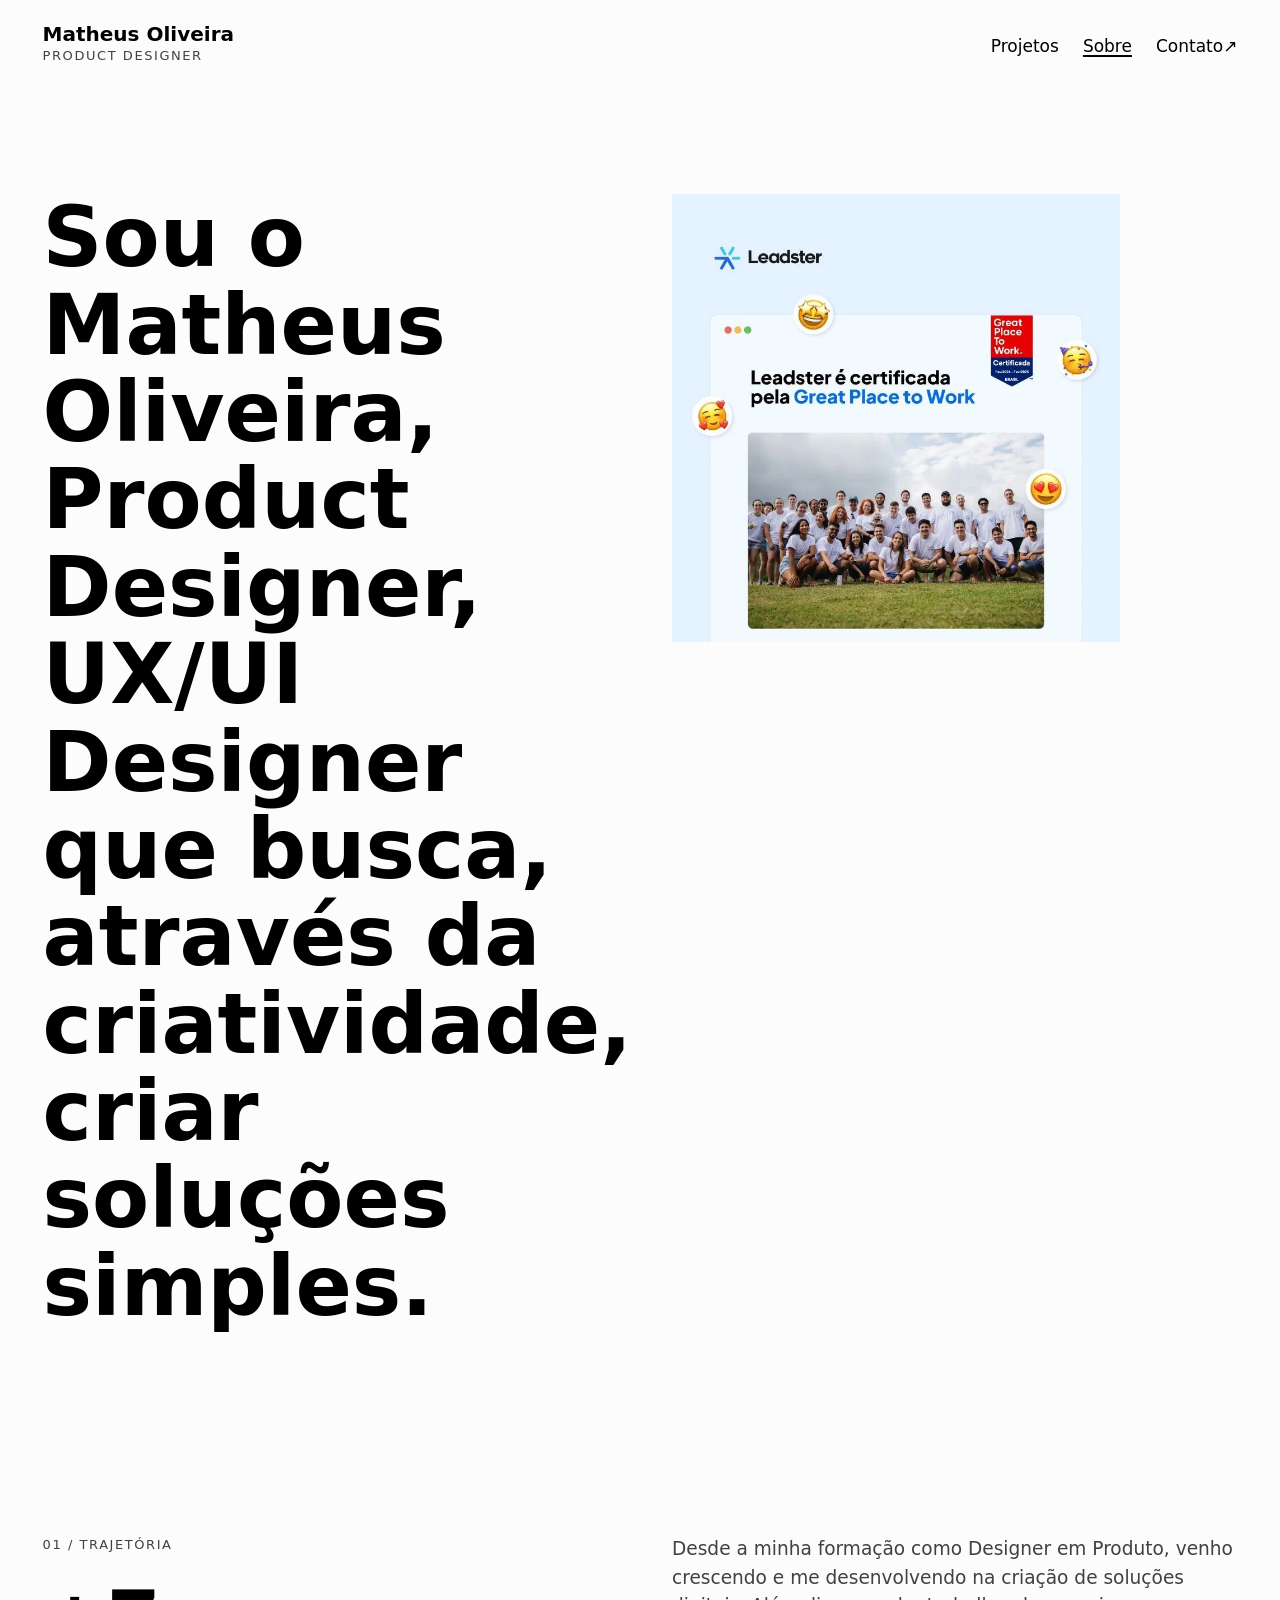
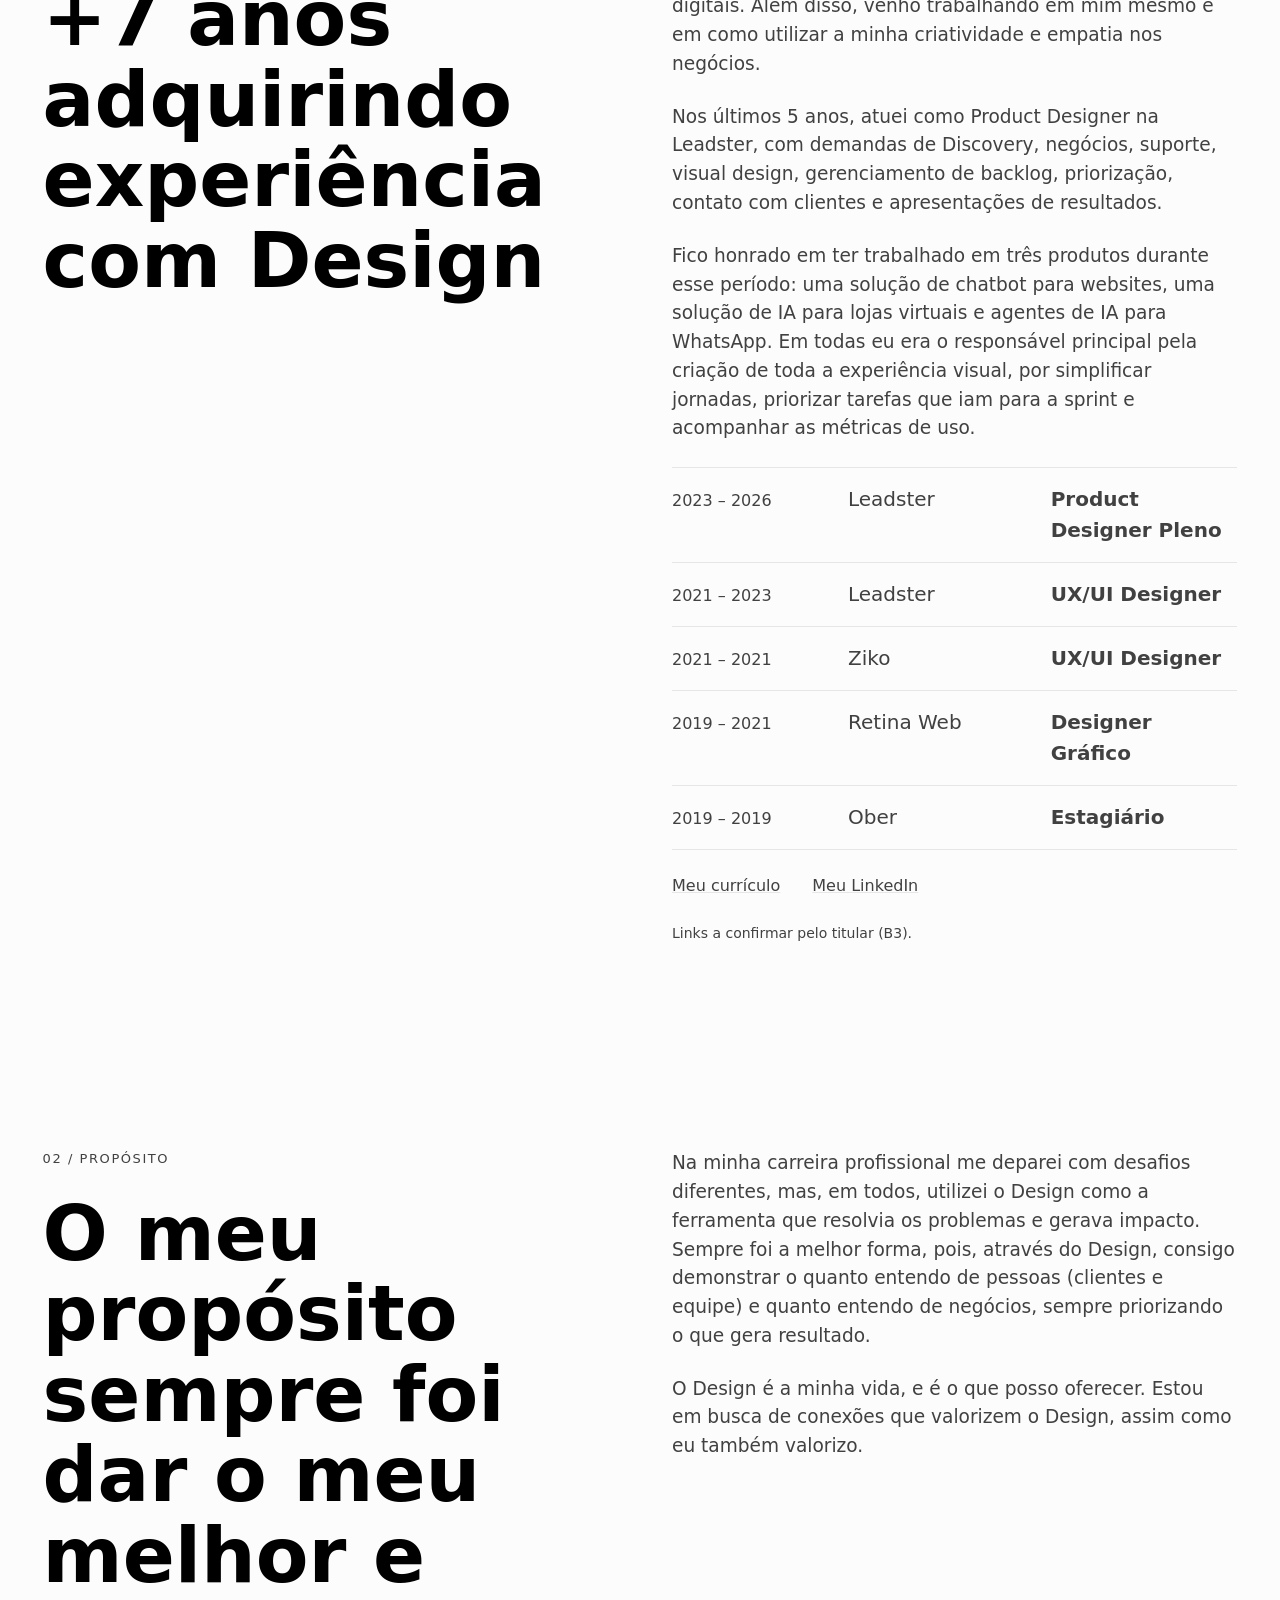
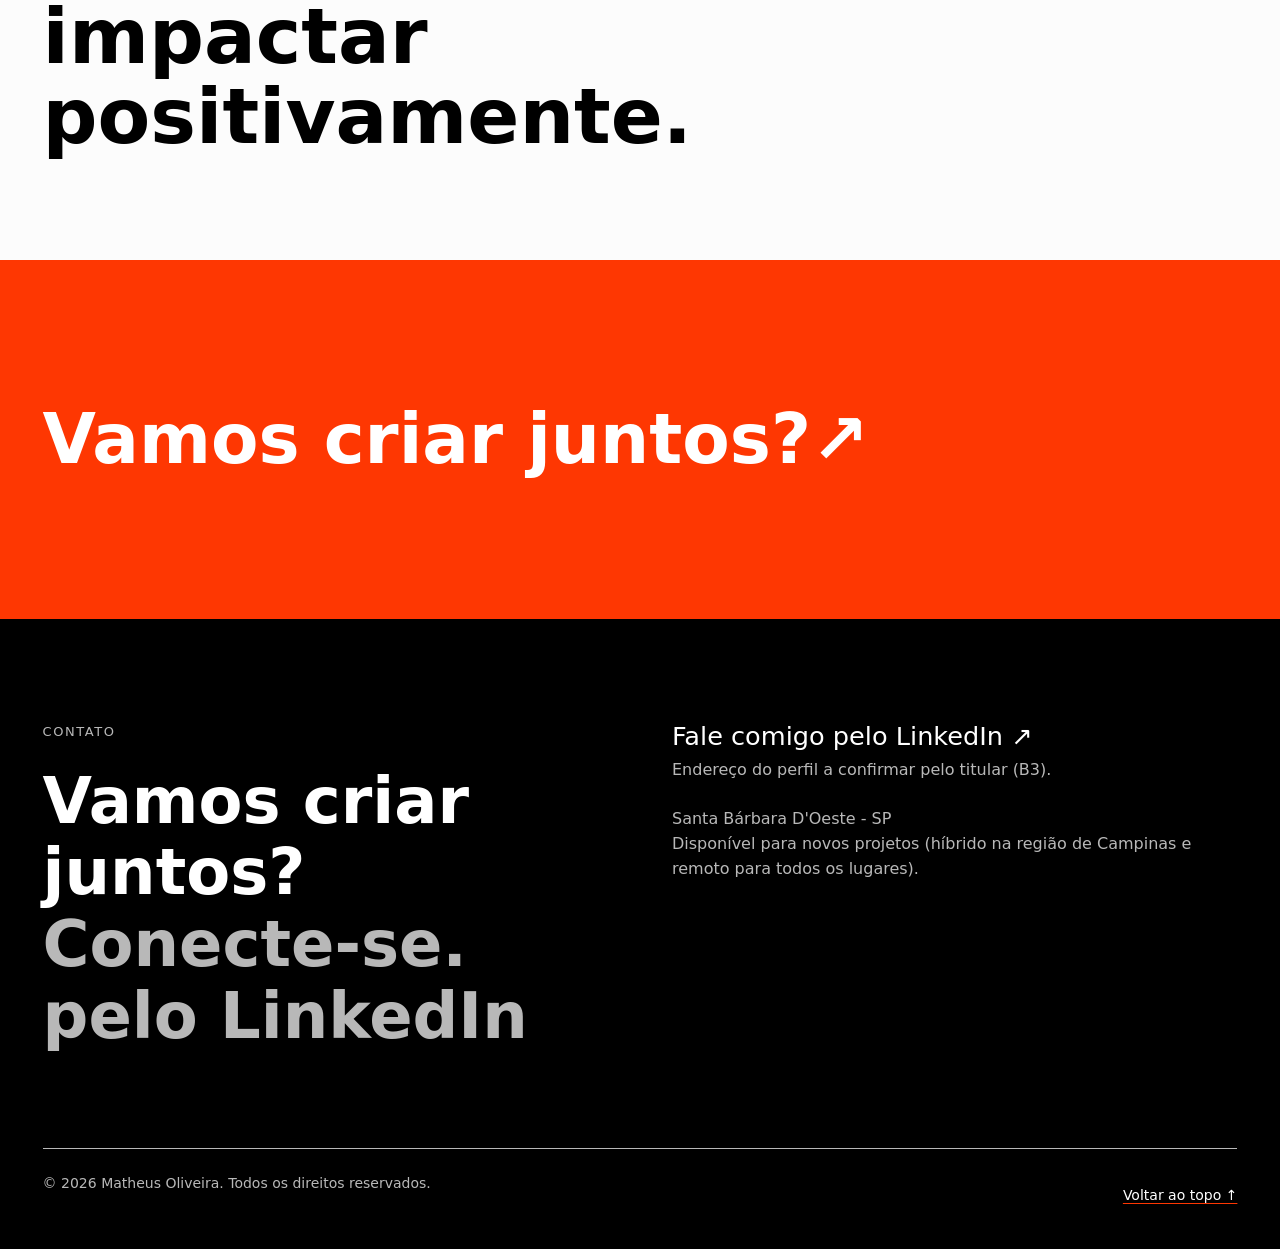
==== sobre/index.html @ 5ac4c74b "feat(site): implementa base, home, sobre e tres cases" ====
<!doctype html>
<html lang="pt-BR">
<head>
  <meta charset="utf-8">
  <meta name="viewport" content="width=device-width, initial-scale=1">
  <meta name="description" content="Trajetória de Matheus Oliveira, Product Designer com mais de 7 anos de experiência em produtos digitais.">
  <title>Matheus Oliveira — Sobre</title>
  <link rel="stylesheet" href="../css/tokens.css">
  <link rel="stylesheet" href="../css/base.css">
  <link rel="stylesheet" href="../css/layout.css">
  <link rel="stylesheet" href="../css/components.css">
  <script type="module" src="../js/main.js"></script>
</head>
<body id="topo">
  <a class="skip-link" href="#conteudo">Pular para o conteúdo</a>

  <header class="site-header">
    <div class="site-header__inner">
      <a class="brand" href="../index.html" aria-label="Matheus Oliveira — página inicial">
        <span class="brand__name">Matheus Oliveira</span>
        <span class="brand__role">Product Designer</span>
      </a>
      <button class="nav-toggle" type="button" data-nav-toggle aria-controls="site-nav" aria-expanded="false">
        Menu <span aria-hidden="true">☰</span>
      </button>
      <nav class="site-nav" id="site-nav" data-site-nav data-open="false" aria-label="Navegação principal">
        <a href="../#portfolio">Projetos</a>
        <a href="index.html" aria-current="page">Sobre</a>
        <a href="#contato">Contato <span aria-hidden="true">↗</span></a>
      </nav>
    </div>
  </header>

  <main id="conteudo">
    <section class="section" aria-labelledby="titulo-sobre">
      <div class="section__inner split">
        <h1 class="hero__title" id="titulo-sobre">Sou o Matheus Oliveira, Product Designer, UX/UI Designer que busca, através da criatividade, criar soluções simples.</h1>
        <img class="portrait" src="../assets/images/portrait/matheus-sobre.webp" width="800" height="800" alt="Imagem de apresentação de Matheus Oliveira" loading="lazy" decoding="async">
      </div>
    </section>

    <section class="section" aria-labelledby="titulo-trajetoria">
      <div class="section__inner split">
        <div>
          <p class="section-label">01 / Trajetória</p>
          <h2 class="section-heading" id="titulo-trajetoria">+7 anos adquirindo experiência com Design</h2>
        </div>
        <div class="body-copy">
          <p>Desde a minha formação como Designer em Produto, venho crescendo e me desenvolvendo na criação de soluções digitais. Além disso, venho trabalhando em mim mesmo e em como utilizar a minha criatividade e empatia nos negócios.</p>
          <p>Nos últimos 5 anos, atuei como Product Designer na Leadster, com demandas de Discovery, negócios, suporte, visual design, gerenciamento de backlog, priorização, contato com clientes e apresentações de resultados.</p>
          <p>Fico honrado em ter trabalhado em três produtos durante esse período: uma solução de chatbot para websites, uma solução de IA para lojas virtuais e agentes de IA para WhatsApp. Em todas eu era o responsável principal pela criação de toda a experiência visual, por simplificar jornadas, priorizar tarefas que iam para a sprint e acompanhar as métricas de uso.</p>

          <ol class="timeline">
            <li class="timeline__item">
              <span class="timeline__period">2023 – 2026</span>
              <span>Leadster</span>
              <span class="timeline__role">Product Designer Pleno</span>
            </li>
            <li class="timeline__item">
              <span class="timeline__period">2021 – 2023</span>
              <span>Leadster</span>
              <span class="timeline__role">UX/UI Designer</span>
            </li>
            <li class="timeline__item">
              <span class="timeline__period">2021 – 2021</span>
              <span>Ziko</span>
              <span class="timeline__role">UX/UI Designer</span>
            </li>
            <li class="timeline__item">
              <span class="timeline__period">2019 – 2021</span>
              <span>Retina Web</span>
              <span class="timeline__role">Designer Gráfico</span>
            </li>
            <li class="timeline__item">
              <span class="timeline__period">2019 – 2019</span>
              <span>Ober</span>
              <span class="timeline__role">Estagiário</span>
            </li>
          </ol>

          <ul class="pending-links">
            <li>Meu currículo</li>
            <li>Meu LinkedIn</li>
          </ul>
          <p class="pending-links__note">Links a confirmar pelo titular (B3).</p>
        </div>
      </div>
    </section>

    <section class="section" aria-labelledby="titulo-proposito">
      <div class="section__inner split">
        <div>
          <p class="section-label">02 / Propósito</p>
          <h2 class="section-heading" id="titulo-proposito">O meu propósito sempre foi dar o meu melhor e impactar positivamente.</h2>
        </div>
        <div class="body-copy">
          <p>Na minha carreira profissional me deparei com desafios diferentes, mas, em todos, utilizei o Design como a ferramenta que resolvia os problemas e gerava impacto. Sempre foi a melhor forma, pois, através do Design, consigo demonstrar o quanto entendo de pessoas (clientes e equipe) e quanto entendo de negócios, sempre priorizando o que gera resultado.</p>
          <p>O Design é a minha vida, e é o que posso oferecer. Estou em busca de conexões que valorizem o Design, assim como eu também valorizo.</p>
        </div>
      </div>
    </section>

    <section class="cta-band" aria-label="Chamada para contato">
      <div class="cta-band__inner">
        <a class="cta-band__link" href="#contato">Vamos criar juntos? <span aria-hidden="true">↗</span></a>
      </div>
    </section>
  </main>

  <footer class="site-footer" id="contato">
    <div class="site-footer__inner">
      <div class="site-footer__grid">
        <div>
          <p class="site-footer__label">Contato</p>
          <p class="site-footer__title">Vamos criar juntos?</p>
          <p class="site-footer__title"><span>Conecte-se. pelo LinkedIn</span></p>
        </div>
        <div>
          <p class="site-footer__contact">Fale comigo pelo LinkedIn <span aria-hidden="true">↗</span></p>
          <p class="site-footer__pending">Endereço do perfil a confirmar pelo titular (B3).</p>
          <p class="site-footer__info">Santa Bárbara D'Oeste - SP<br>Disponível para novos projetos (híbrido na região de Campinas e remoto para todos os lugares).</p>
        </div>
      </div>
      <div class="site-footer__bottom">
        <span>© 2026 Matheus Oliveira. Todos os direitos reservados.</span>
        <a href="#topo">Voltar ao topo ↑</a>
      </div>
    </div>
  </footer>
</body>
</html>
---- css/tokens.css ----
/* Fonte única de valores visuais. Nenhum hex, tamanho ou espaçamento fora deste arquivo. */

:root {
  /* ---------------------------------------------------------------------
   * Primitivas — Design system · Cores.pdf
   * ------------------------------------------------------------------- */
  --neutral-000: #ffffff;
  --neutral-050: #fcfcfc;
  --neutral-200: #e6e6e6;
  --neutral-400: #b8b8b8;
  --neutral-500: #767676;
  --neutral-700: #414141;
  --neutral-950: #000000;
  --orange-500: #fe3702;
  --orange-600: #d83c12;

  /* ---------------------------------------------------------------------
   * Tokens semânticos — Design system · Cores.pdf
   * ------------------------------------------------------------------- */
  --color-background-page: var(--neutral-050);
  --color-background-inverse: var(--neutral-950);
  --color-surface-default: var(--neutral-000);
  --color-text-primary: var(--neutral-950);
  --color-text-secondary: var(--neutral-700);
  --color-text-muted: var(--neutral-500);
  --color-text-inverse: var(--neutral-000);
  --color-text-on-dark-secondary: var(--neutral-400);
  --color-border-subtle: var(--neutral-200);
  --color-action-primary: var(--orange-500);
  --color-action-hover: var(--orange-600);
  --color-focus: var(--orange-500);
  --color-focus-inverse: var(--neutral-000);

  /* ---------------------------------------------------------------------
   * Tipografia
   * Fonte provisória: pilha do sistema enquanto B4 não é decidido.
   * ------------------------------------------------------------------- */
  --font-body: system-ui, -apple-system, "Segoe UI", Roboto, Arial, sans-serif;
  --font-weight-regular: 400;
  --font-weight-medium: 600;
  --font-weight-bold: 700;

  --font-size-hero: clamp(3rem, 6.5vw, 5.875rem);       /* 94 px @1440 */
  --font-size-section: clamp(2.5rem, 6vw, 5.5rem);      /* 88 px @1440 */
  --font-size-cta: clamp(2.25rem, 5.4vw, 4.875rem);     /* 78 px @1440 */
  --font-size-footer: clamp(2rem, 5vw, 4.5rem);         /* 72 px @1440 */
  --font-size-headline: clamp(2rem, 4.7vw, 4.25rem);    /* 68 px @1440 */
  --font-size-card: clamp(1.75rem, 3.9vw, 3.5rem);      /* 56 px @1440 */
  --font-size-lead: clamp(1.25rem, 2vw, 1.875rem);      /* 30 px @1440 */
  --font-size-body: clamp(1.0625rem, 1.45vw, 1.3125rem); /* 21 px @1440 */
  --font-size-timeline: 1.25rem;                        /* 20 px */
  --font-size-logo: 1.25rem;                            /* 20 px */
  --font-size-nav: 1.0625rem;                           /* 17 px */
  --font-size-meta: 1rem;                               /* 16 px */
  --font-size-small: 0.875rem;                          /* 14 px */
  --font-size-label: 0.8125rem;                         /* 13 px */

  --line-height-tight: 1.05;
  --line-height-heading: 1.12;
  --line-height-body: 1.55;
  --tracking-label: 0.12em;

  /* ---------------------------------------------------------------------
   * Espaçamento e layout
   * ------------------------------------------------------------------- */
  --space-1: 0.25rem;
  --space-2: 0.5rem;
  --space-3: 0.75rem;
  --space-4: 1rem;
  --space-5: 1.5rem;
  --space-6: 2rem;
  --space-7: 3rem;
  --space-8: 4rem;
  --space-9: 6rem;
  --space-10: 8rem;
  --page-gutter: clamp(1.25rem, 3.33vw, 3rem);          /* 48 px @1440 */
  --section-space: clamp(var(--space-8), 8vw, var(--space-10));
  --band-space: clamp(var(--space-8), 11vw, 10.75rem);  /* 172 px @1440 */

  --content-max: 84rem;
  --grid-gap: clamp(var(--space-5), 5vw, var(--space-9));
  --target-min: 2.75rem;                                /* 44 px de alvo de toque */

  /* ---------------------------------------------------------------------
   * Forma
   * ------------------------------------------------------------------- */
  --radius-sm: 0.25rem;
  --radius-pill: 999px;
  --border-width: 1px;

  /* Breakpoints documentados (custom properties não funcionam em @media):
   * --breakpoint-md: 48rem (768 px)
   * --breakpoint-lg: 80rem (1280 px)
   */
}
---- css/base.css ----
*,
*::before,
*::after {
  box-sizing: border-box;
}

html {
  scroll-behavior: smooth;
  -webkit-text-size-adjust: 100%;
}

body {
  margin: 0;
  background: var(--color-background-page);
  color: var(--color-text-primary);
  font-family: var(--font-body);
  font-size: var(--font-size-body);
  font-weight: var(--font-weight-regular);
  line-height: var(--line-height-body);
  text-rendering: optimizeLegibility;
}

h1,
h2,
h3,
h4,
p,
figure,
blockquote,
ul,
ol {
  margin: 0;
}

ul,
ol {
  padding: 0;
  list-style: none;
}

img,
svg {
  display: block;
  max-width: 100%;
}

img {
  height: auto;
}

a {
  color: inherit;
  text-decoration-color: var(--color-action-primary);
  text-decoration-thickness: var(--border-width);
  text-underline-offset: 0.2em;
}

a:hover {
  text-decoration-color: currentColor;
}

button {
  font: inherit;
  color: inherit;
}

:focus-visible {
  outline: 3px solid var(--color-focus);
  outline-offset: 3px;
  border-radius: var(--radius-sm);
}

.site-footer :focus-visible,
.cta-band :focus-visible {
  outline-color: var(--color-focus-inverse);
}

::selection {
  background: var(--color-action-primary);
  color: var(--color-text-inverse);
}

.visually-hidden {
  position: absolute;
  width: 1px;
  height: 1px;
  padding: 0;
  margin: -1px;
  overflow: hidden;
  clip-path: inset(50%);
  white-space: nowrap;
  border: 0;
}

.skip-link {
  position: absolute;
  z-index: 10;
  top: var(--space-2);
  left: var(--space-2);
  padding: var(--space-2) var(--space-4);
  background: var(--color-surface-default);
  color: var(--color-text-primary);
  font-size: var(--font-size-meta);
  transform: translateY(-200%);
}

.skip-link:focus {
  transform: translateY(0);
}

@media (prefers-reduced-motion: reduce) {
  html {
    scroll-behavior: auto;
  }

  *,
  *::before,
  *::after {
    animation: none;
    transition: none;
  }
}
---- css/layout.css ----
/* Header, navegação, grid e faixas compartilhadas. Breakpoints: 48rem (768 px) e 80rem (1280 px). */

.site-header {
  padding-block: var(--space-5);
}

.site-header__inner,
.section__inner,
.cta-band__inner,
.site-footer__inner {
  width: 100%;
  max-width: var(--content-max);
  margin-inline: auto;
}

.site-header__inner {
  display: flex;
  align-items: flex-start;
  justify-content: space-between;
  gap: var(--space-4);
  padding-inline: var(--page-gutter);
}

.brand {
  display: inline-flex;
  flex-direction: column;
  min-height: var(--target-min);
  font-size: var(--font-size-logo);
  font-weight: var(--font-weight-bold);
  line-height: var(--line-height-tight);
  text-decoration: none;
}

.brand__role {
  margin-top: var(--space-1);
  color: var(--color-text-secondary);
  font-size: var(--font-size-label);
  font-weight: var(--font-weight-regular);
  letter-spacing: var(--tracking-label);
  text-transform: uppercase;
}

.nav-toggle {
  display: none;
  align-items: center;
  min-height: var(--target-min);
  padding: var(--space-2) var(--space-4);
  border: var(--border-width) solid var(--color-border-subtle);
  border-radius: var(--radius-sm);
  background: var(--color-surface-default);
  font-size: var(--font-size-nav);
  cursor: pointer;
}

.js .nav-toggle {
  display: inline-flex;
}

.site-nav {
  display: flex;
  flex-wrap: wrap;
  justify-content: flex-end;
  gap: var(--space-1) var(--space-5);
}

.js .site-nav[data-open="false"] {
  display: none;
}

.site-nav a {
  display: inline-flex;
  align-items: center;
  min-height: var(--target-min);
  font-size: var(--font-size-nav);
  text-decoration: none;
}

.site-nav a:hover {
  text-decoration: underline;
}

.site-nav a[aria-current="page"] {
  text-decoration: underline;
  text-decoration-thickness: 2px;
}

.section {
  padding: var(--section-space) var(--page-gutter);
}

.section__inner {
  display: grid;
  gap: var(--section-space);
}

.section-label {
  margin-bottom: var(--space-5);
  color: var(--color-text-secondary);
  font-size: var(--font-size-label);
  letter-spacing: var(--tracking-label);
  text-transform: uppercase;
}

.split {
  display: grid;
  align-items: start;
  gap: var(--grid-gap);
}

.cta-band {
  padding: var(--band-space) var(--page-gutter);
  background: var(--color-action-primary);
  color: var(--color-text-inverse);
}

.cta-band__link {
  display: inline-flex;
  align-items: center;
  min-height: var(--target-min);
  color: var(--color-text-inverse);
  font-size: var(--font-size-cta);
  font-weight: var(--font-weight-bold);
  line-height: var(--line-height-heading);
  text-decoration: none;
}

.cta-band__link:hover,
.cta-band__link:focus-visible {
  text-decoration: underline;
  text-underline-offset: 0.15em;
}

.cta-band__note {
  display: block;
  margin-top: var(--space-4);
  color: var(--color-text-primary);
  font-size: var(--font-size-meta);
}

.site-footer {
  padding: var(--section-space) var(--page-gutter) var(--space-6);
  background: var(--color-background-inverse);
  color: var(--color-text-inverse);
}

.site-footer__grid {
  display: grid;
  gap: var(--grid-gap);
}

.site-footer__label {
  margin-bottom: var(--space-5);
  color: var(--color-text-on-dark-secondary);
  font-size: var(--font-size-label);
  letter-spacing: var(--tracking-label);
  text-transform: uppercase;
}

.site-footer__title {
  font-size: var(--font-size-footer);
  font-weight: var(--font-weight-bold);
  line-height: var(--line-height-heading);
}

.site-footer__title span {
  display: block;
  color: var(--color-text-on-dark-secondary);
}

.site-footer__contact {
  font-size: var(--font-size-lead);
  line-height: var(--line-height-heading);
}

.site-footer__pending {
  margin-top: var(--space-2);
  color: var(--color-text-on-dark-secondary);
  font-size: var(--font-size-meta);
}

.site-footer__info {
  margin-top: var(--space-5);
  color: var(--color-text-on-dark-secondary);
  font-size: var(--font-size-meta);
}

.site-footer__bottom {
  display: flex;
  flex-wrap: wrap;
  justify-content: space-between;
  gap: var(--space-4);
  margin-top: var(--space-9);
  padding-top: var(--space-5);
  border-top: var(--border-width) solid var(--color-text-on-dark-secondary);
  color: var(--color-text-on-dark-secondary);
  font-size: var(--font-size-small);
}

.site-footer__bottom a {
  min-height: var(--target-min);
  display: inline-flex;
  align-items: center;
  color: var(--color-text-inverse);
}

@media (min-width: 48rem) {
  .split {
    grid-template-columns: minmax(0, 1fr) minmax(0, 1fr);
  }

  .site-footer__grid {
    grid-template-columns: minmax(0, 1fr) minmax(0, 1fr);
  }

  .js .nav-toggle {
    display: none;
  }

  .js .site-nav[data-open="false"] {
    display: flex;
  }
}
---- css/components.css ----
/* Componentes reutilizáveis: hero, cards, tags, galeria, seções de case e timeline. */

.hero {
  display: grid;
  gap: var(--space-6);
}

.hero__title,
.section-heading,
.case-hero__title {
  font-weight: var(--font-weight-bold);
  line-height: var(--line-height-tight);
}

.hero__title {
  font-size: var(--font-size-hero);
  max-width: 26ch;
}

.hero__intro,
.case-hero__subtitle {
  max-width: 56ch;
  color: var(--color-text-secondary);
}

.hero__link,
.project-card__link,
.case-back {
  display: inline-flex;
  align-items: center;
  justify-self: start;
  min-height: var(--target-min);
  font-size: var(--font-size-meta);
  text-decoration: none;
}

.hero__link:hover,
.project-card__link:hover,
.case-back:hover {
  text-decoration: underline;
}

.section-heading {
  font-size: var(--font-size-section);
  max-width: 20ch;
}

.lead {
  font-size: var(--font-size-lead);
  line-height: var(--line-height-body);
}

.body-copy {
  display: grid;
  gap: var(--space-5);
  max-width: 62ch;
  color: var(--color-text-secondary);
}

.portrait {
  width: min(100%, 28rem);
}

.project-list {
  border-top: var(--border-width) solid var(--color-border-subtle);
}

.project-card {
  display: grid;
  gap: var(--space-3);
  padding-block: var(--space-7);
  border-bottom: var(--border-width) solid var(--color-border-subtle);
}

.project-card__meta {
  color: var(--color-text-secondary);
  font-size: var(--font-size-label);
  letter-spacing: var(--tracking-label);
  text-transform: uppercase;
}

.project-card__title {
  max-width: 24ch;
  font-size: var(--font-size-card);
  font-weight: var(--font-weight-bold);
  line-height: var(--line-height-heading);
}

.project-card__description {
  max-width: 52ch;
  color: var(--color-text-secondary);
}

.tag-list {
  display: flex;
  flex-wrap: wrap;
  gap: var(--space-2) var(--space-5);
}

.tag {
  color: var(--color-text-secondary);
  font-size: var(--font-size-nav);
  letter-spacing: var(--tracking-label);
  text-transform: uppercase;
}

.case-hero {
  display: grid;
  gap: var(--space-5);
  padding-bottom: var(--section-space);
}

.case-hero__title {
  font-size: var(--font-size-hero);
  max-width: 24ch;
}

.case-gallery {
  display: grid;
  gap: var(--space-5);
  margin-bottom: var(--section-space);
}

.case-gallery figure {
  margin: 0;
}

.case-gallery img {
  width: 100%;
  border: var(--border-width) solid var(--color-border-subtle);
}

.case-section {
  padding-block: var(--section-space);
  border-top: var(--border-width) solid var(--color-border-subtle);
}

.case-section__title {
  font-size: var(--font-size-headline);
  font-weight: var(--font-weight-bold);
  line-height: var(--line-height-heading);
}

.case-section__meta {
  margin-top: var(--space-5);
  color: var(--color-text-secondary);
  font-size: var(--font-size-nav);
  letter-spacing: var(--tracking-label);
  text-transform: uppercase;
}

.case-section__body {
  display: grid;
  gap: var(--space-5);
  align-content: start;
  max-width: 62ch;
  color: var(--color-text-secondary);
}

.case-section__body h3 {
  color: var(--color-text-primary);
  font-size: var(--font-size-body);
  font-weight: var(--font-weight-bold);
}

.case-section__body ul {
  display: grid;
  gap: var(--space-2);
}

.case-section__body li {
  position: relative;
  padding-left: var(--space-5);
}

.case-section__body li::before {
  position: absolute;
  left: 0;
  color: var(--color-text-muted);
  content: "—";
}

.case-back {
  margin-top: var(--space-7);
}

.pending-links {
  display: flex;
  flex-wrap: wrap;
  gap: var(--space-2) var(--space-6);
  font-size: var(--font-size-meta);
  text-decoration: underline;
  text-decoration-color: var(--color-border-subtle);
}

.pending-links__note {
  color: var(--color-text-secondary);
  font-size: var(--font-size-small);
}

.timeline {
  border-top: var(--border-width) solid var(--color-border-subtle);
}

.timeline__item {
  display: grid;
  gap: var(--space-1);
  padding-block: var(--space-4);
  border-bottom: var(--border-width) solid var(--color-border-subtle);
  font-size: var(--font-size-timeline);
}

.timeline__period {
  color: var(--color-text-secondary);
  font-size: var(--font-size-meta);
}

.timeline__role {
  font-weight: var(--font-weight-medium);
}

@media (min-width: 48rem) {
  .case-gallery--pair {
    grid-template-columns: repeat(2, minmax(0, 1fr));
  }

  .timeline__item {
    grid-template-columns: 10rem minmax(0, 1fr) minmax(0, 1fr);
    align-items: baseline;
    gap: var(--space-4);
  }
}
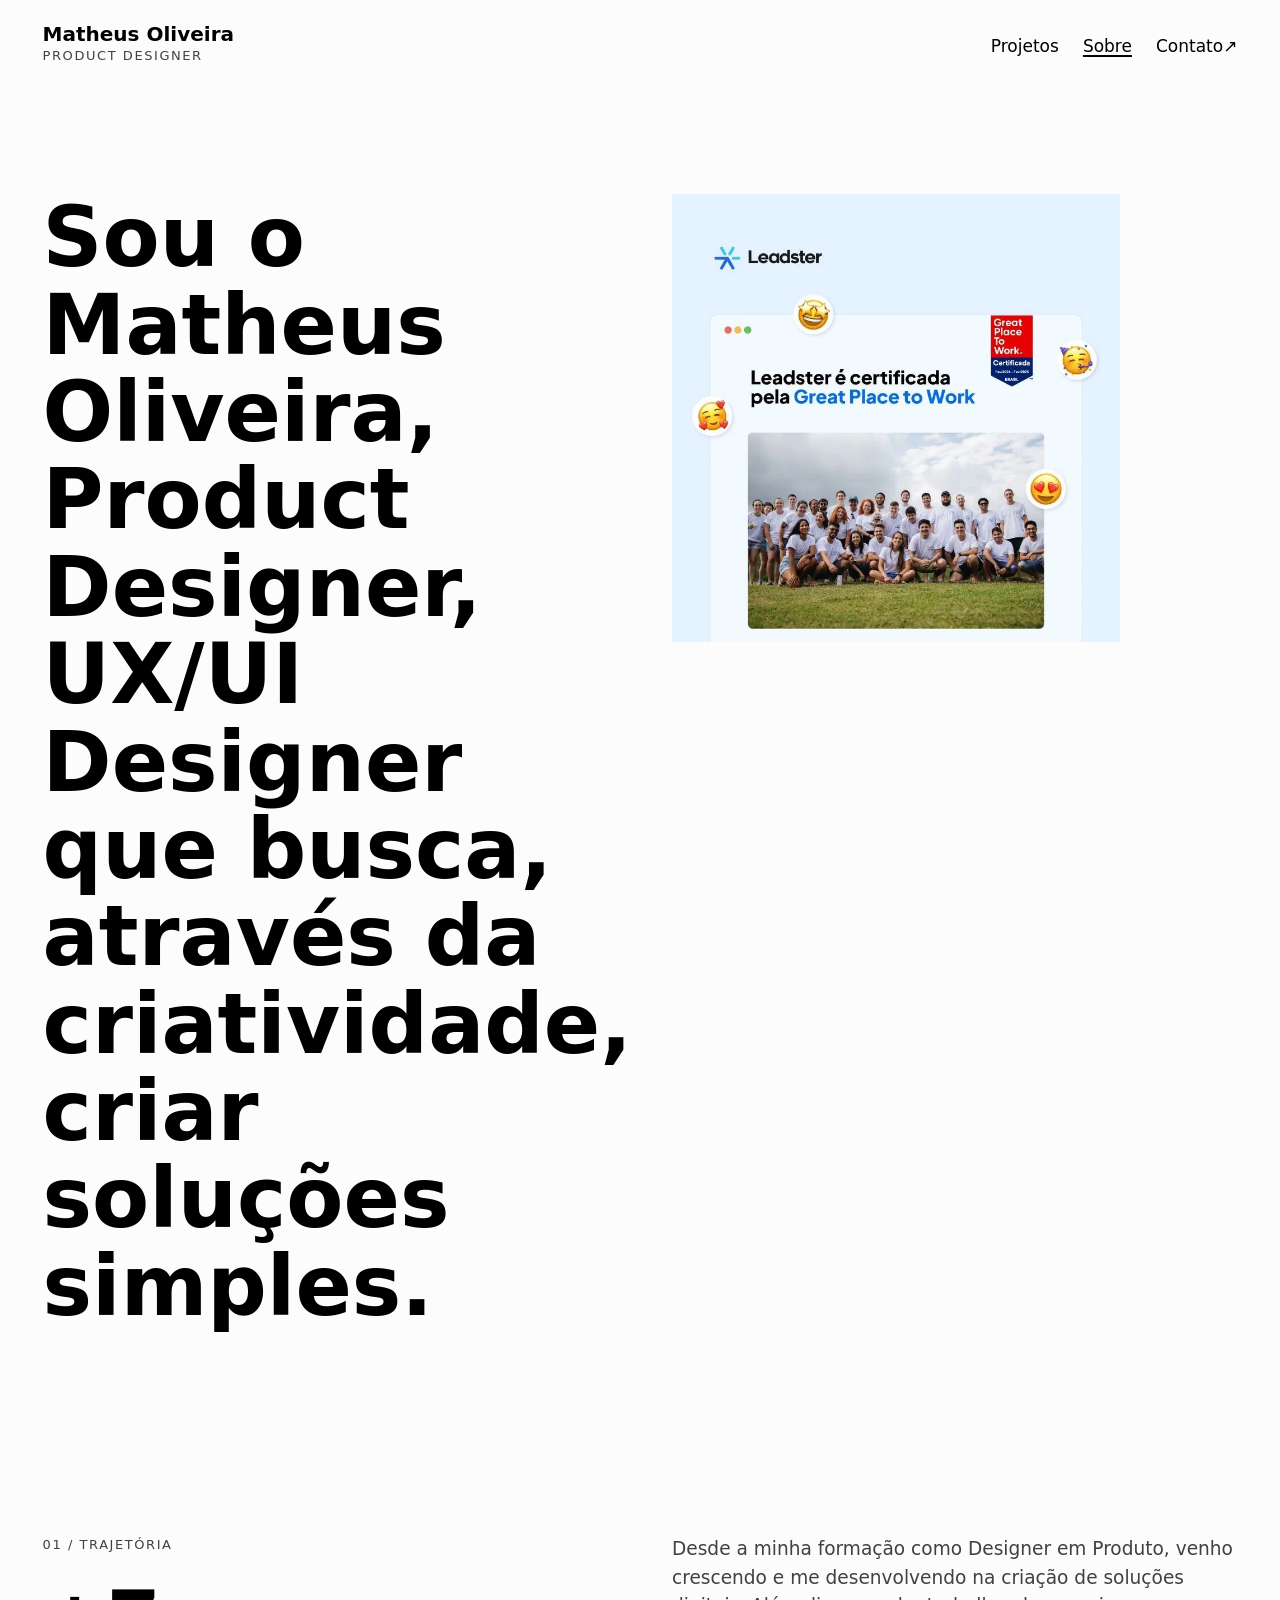
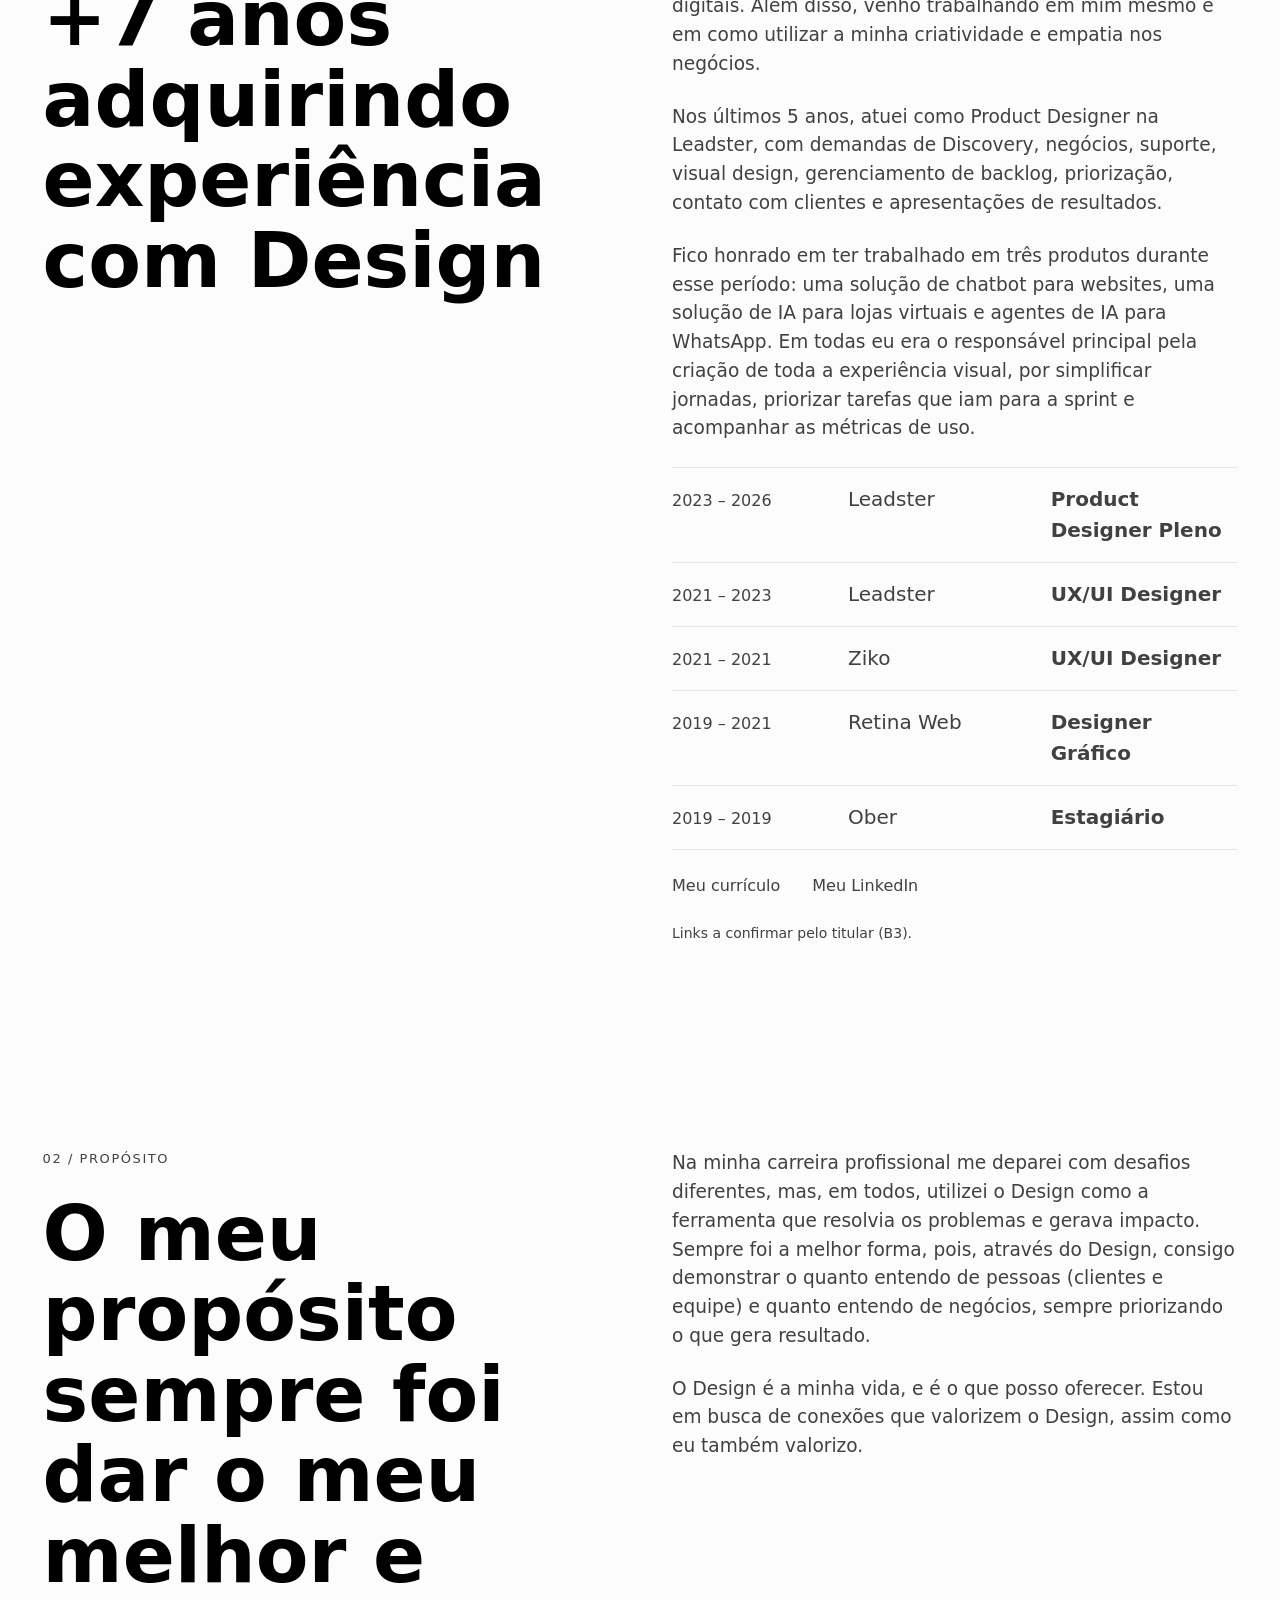
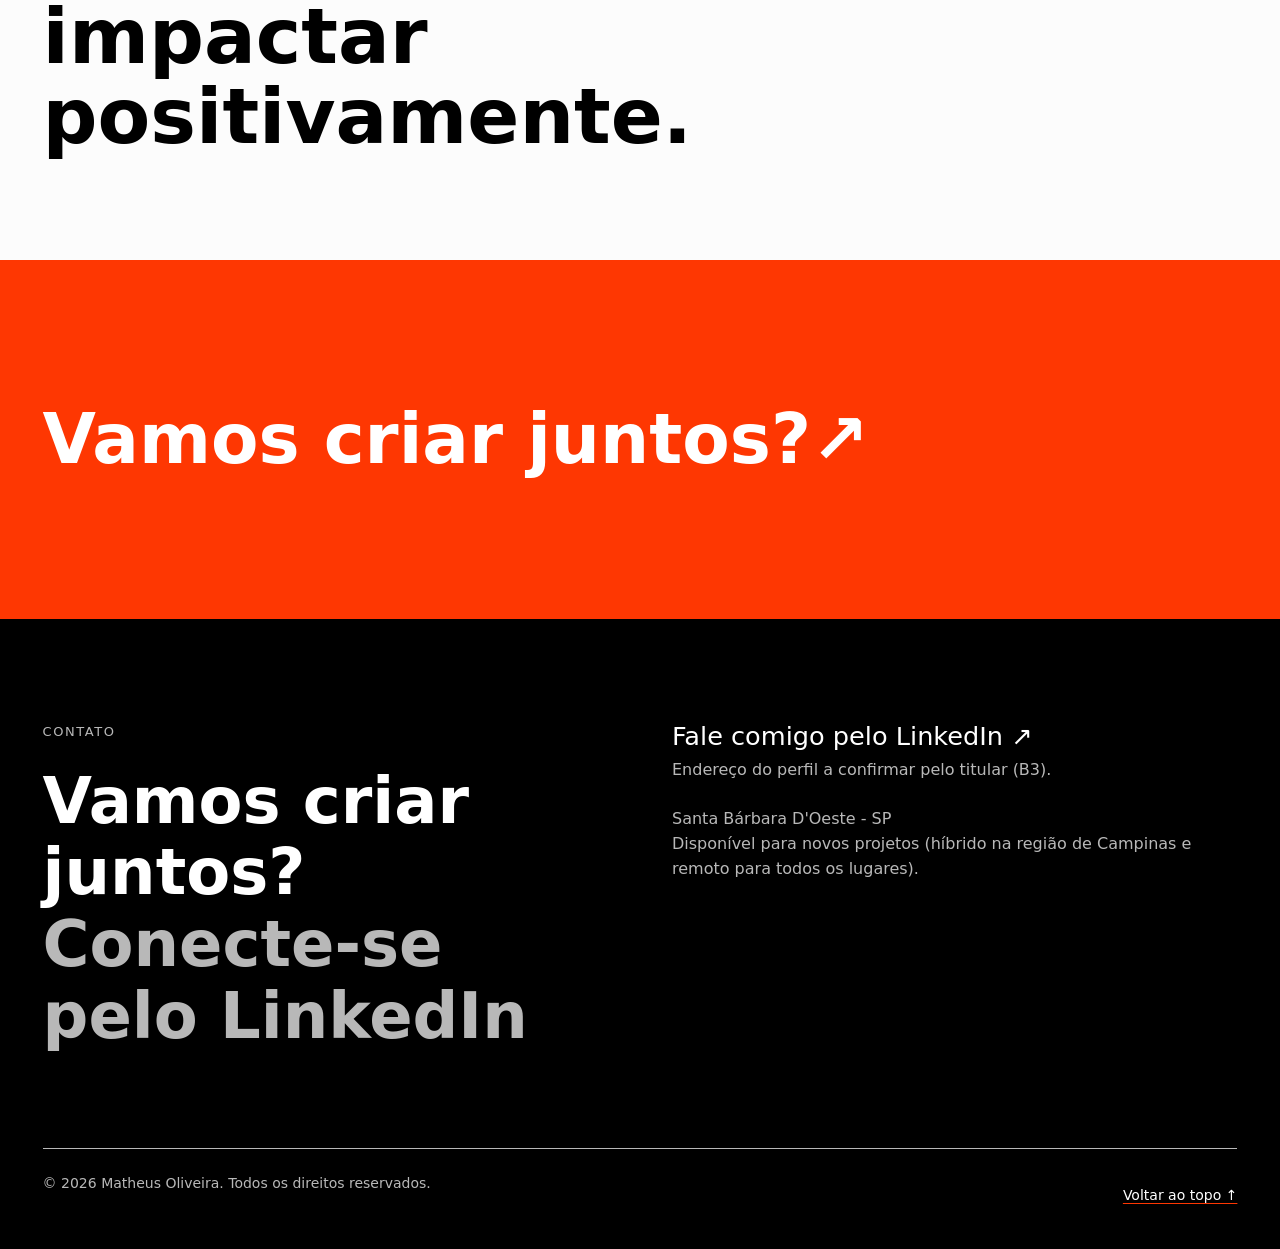
==== commit 8a9a16a7: "feat(site): adiciona favicon, Open Graph e acabamentos de acessibilidade" ====
--- a/sobre/index.html
+++ b/sobre/index.html
@@ -4,6 +4,11 @@
   <meta charset="utf-8">
   <meta name="viewport" content="width=device-width, initial-scale=1">
   <meta name="description" content="Trajetória de Matheus Oliveira, Product Designer com mais de 7 anos de experiência em produtos digitais.">
+  <meta property="og:type" content="website">
+  <meta property="og:title" content="Matheus Oliveira — Sobre">
+  <meta property="og:description" content="Trajetória de Matheus Oliveira, Product Designer com mais de 7 anos de experiência em produtos digitais.">
+  <meta property="og:locale" content="pt_BR">
+  <link rel="icon" href="../assets/favicon.svg" type="image/svg+xml">
   <title>Matheus Oliveira — Sobre</title>
   <link rel="stylesheet" href="../css/tokens.css">
   <link rel="stylesheet" href="../css/base.css">
@@ -113,7 +118,7 @@
         <div>
           <p class="site-footer__label">Contato</p>
           <p class="site-footer__title">Vamos criar juntos?</p>
-          <p class="site-footer__title"><span>Conecte-se. pelo LinkedIn</span></p>
+          <p class="site-footer__title"><span>Conecte-se pelo LinkedIn</span></p>
         </div>
         <div>
           <p class="site-footer__contact">Fale comigo pelo LinkedIn <span aria-hidden="true">↗</span></p>
--- a/css/layout.css
+++ b/css/layout.css
@@ -111,6 +111,13 @@
   padding: var(--band-space) var(--page-gutter);
   background: var(--color-action-primary);
   color: var(--color-text-inverse);
+}
+
+.cta-band__title {
+  color: var(--color-text-inverse);
+  font-size: var(--font-size-cta);
+  font-weight: var(--font-weight-bold);
+  line-height: var(--line-height-heading);
 }
 
 .cta-band__link {
--- a/css/components.css
+++ b/css/components.css
@@ -188,9 +188,8 @@
   display: flex;
   flex-wrap: wrap;
   gap: var(--space-2) var(--space-6);
+  color: var(--color-text-secondary);
   font-size: var(--font-size-meta);
-  text-decoration: underline;
-  text-decoration-color: var(--color-border-subtle);
 }
 
 .pending-links__note {
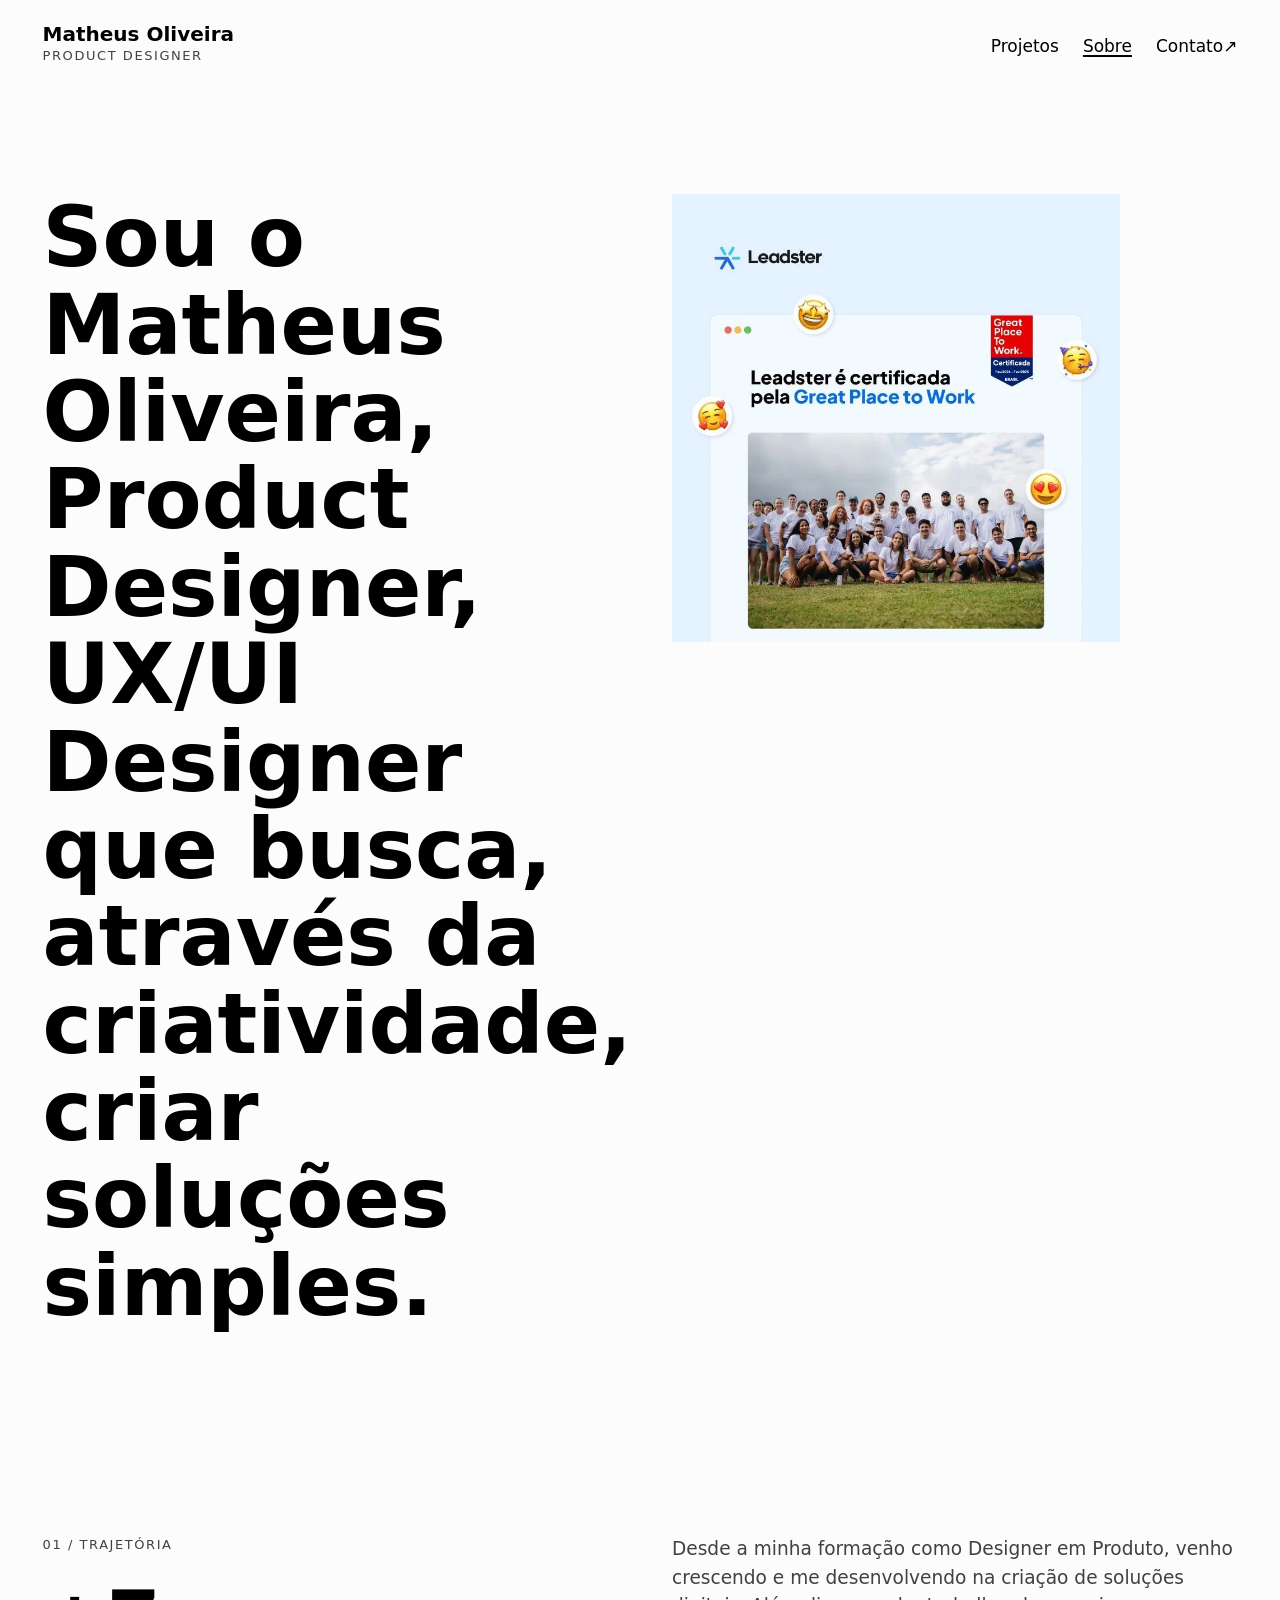
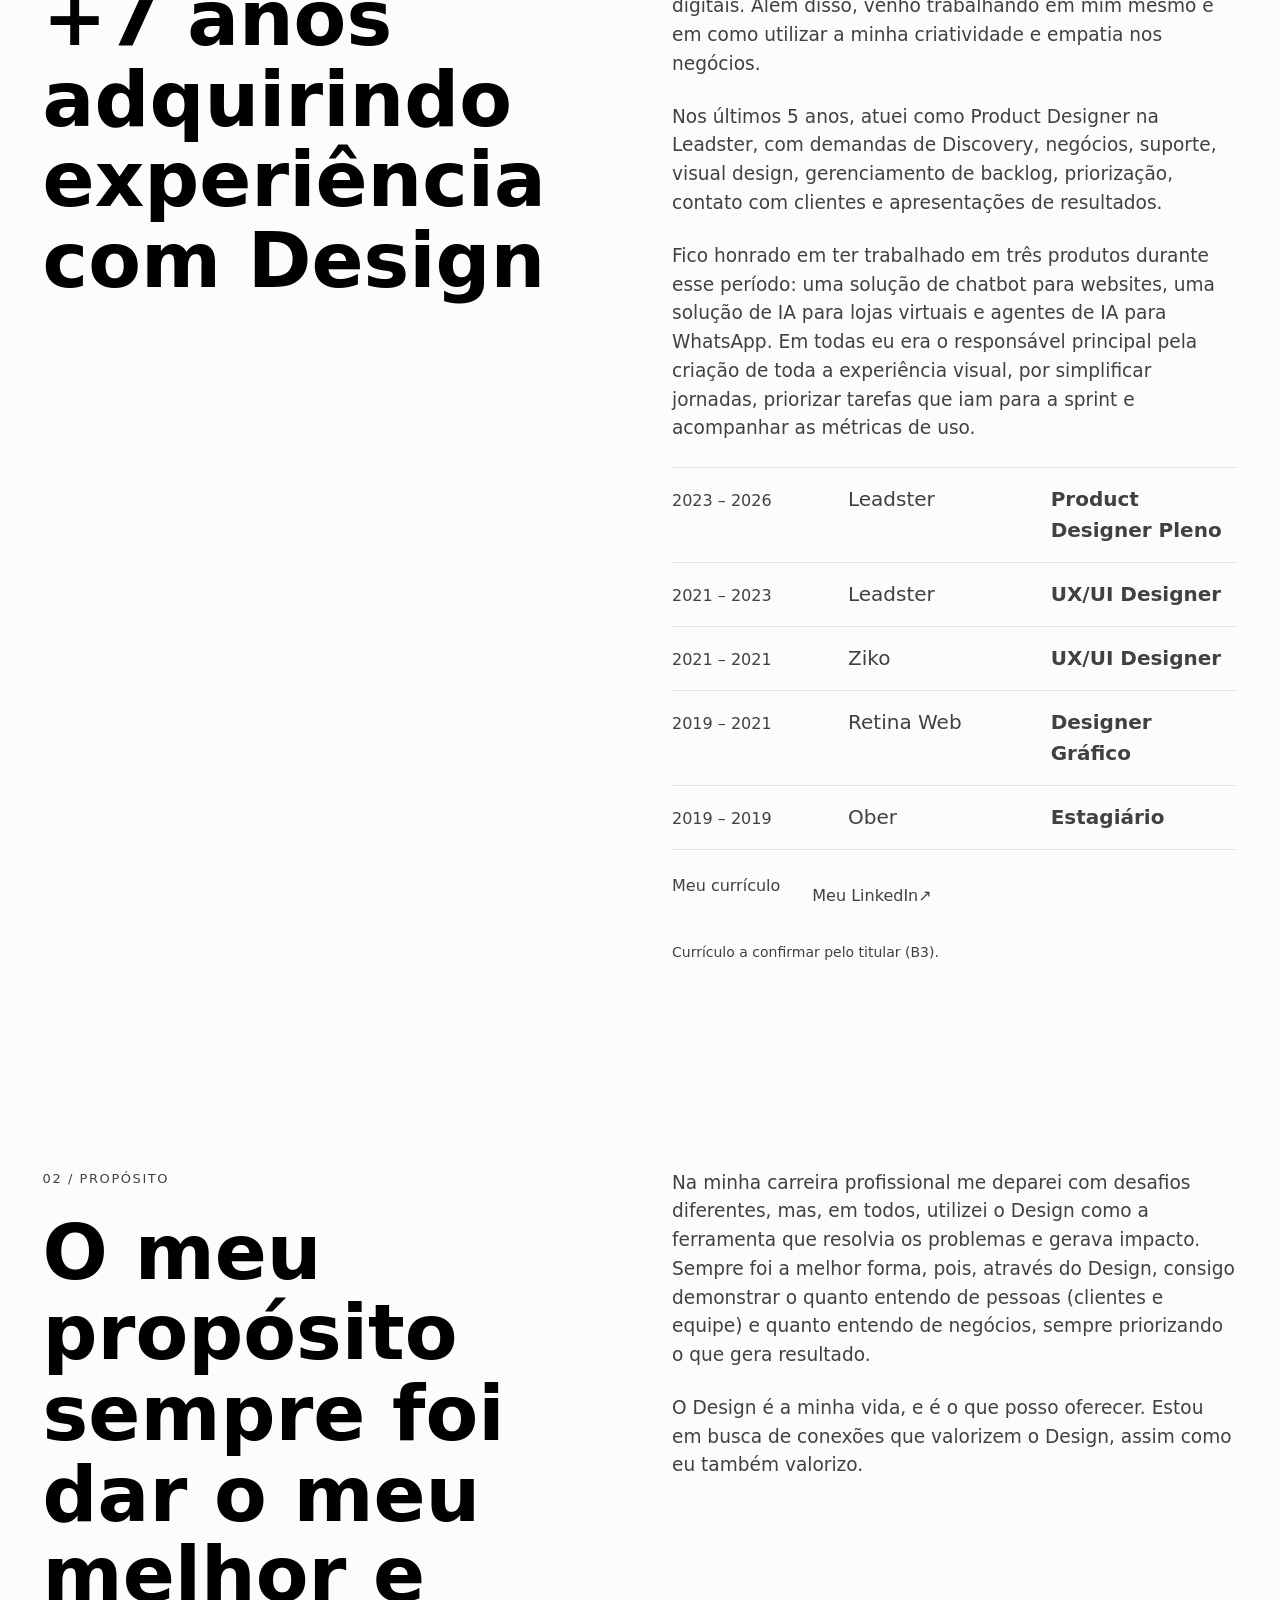
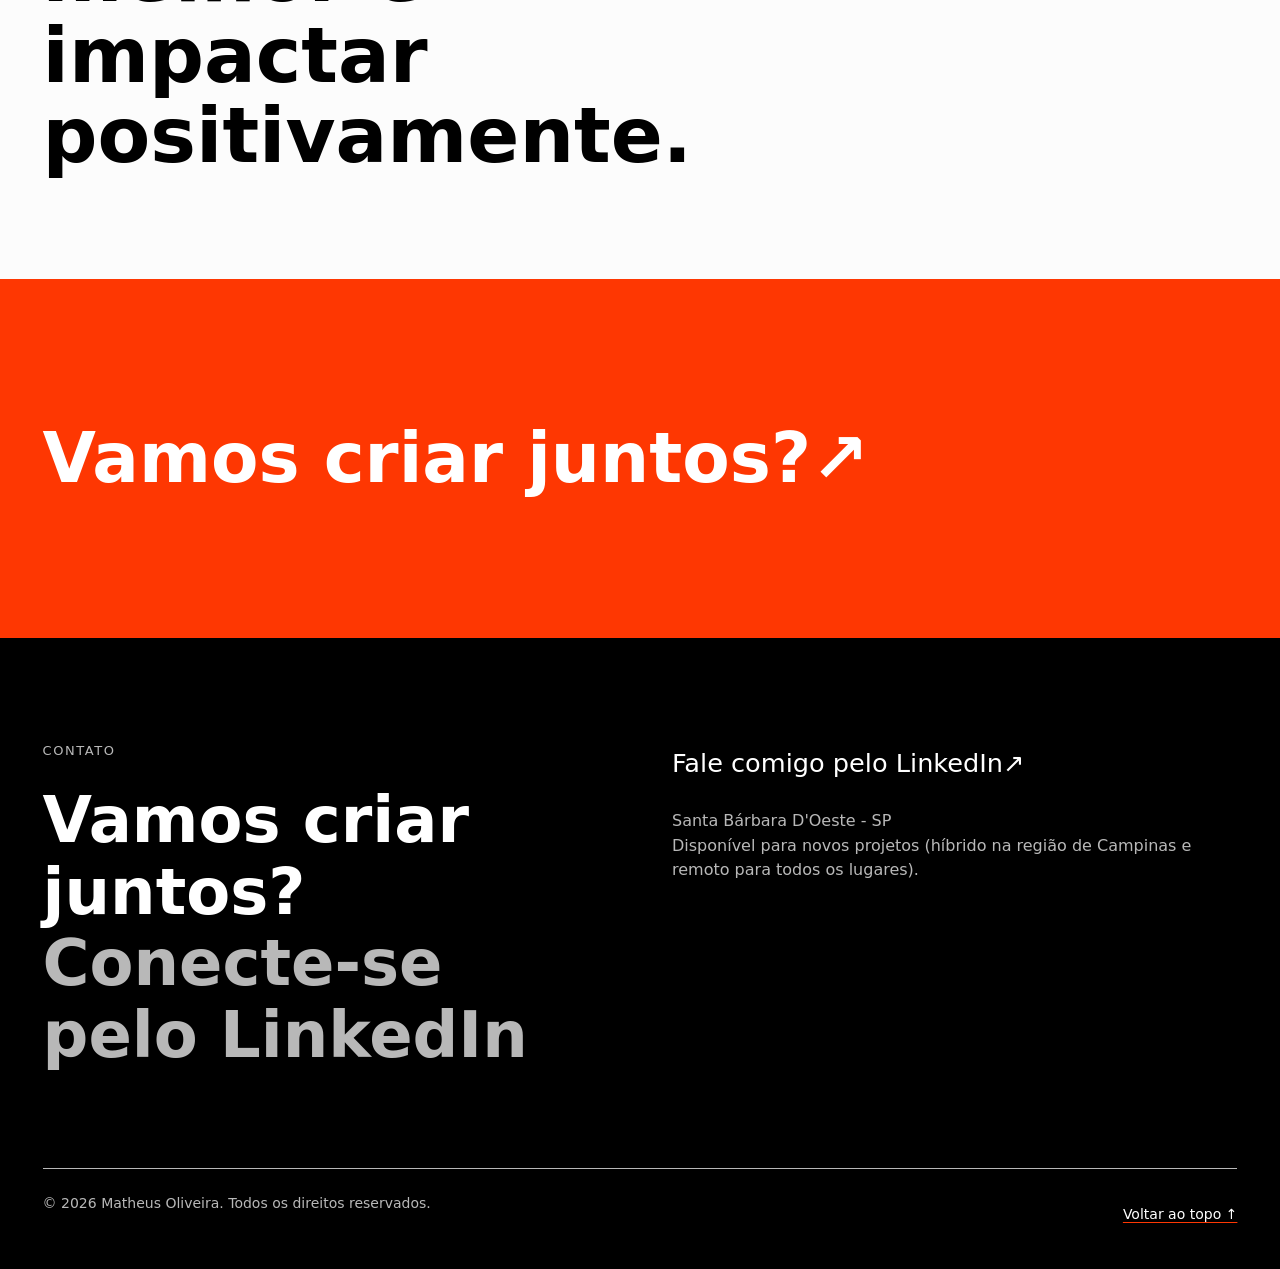
==== commit 09c64c2a: "feat(site): publica link do LinkedIn" ====
--- a/sobre/index.html
+++ b/sobre/index.html
@@ -85,9 +85,9 @@
 
           <ul class="pending-links">
             <li>Meu currículo</li>
-            <li>Meu LinkedIn</li>
+            <li><a class="external-link" href="https://www.linkedin.com/in/matheus-oliveira-b61917142/" target="_blank" rel="noopener noreferrer">Meu LinkedIn <span aria-hidden="true">↗</span></a></li>
           </ul>
-          <p class="pending-links__note">Links a confirmar pelo titular (B3).</p>
+          <p class="pending-links__note">Currículo a confirmar pelo titular (B3).</p>
         </div>
       </div>
     </section>
@@ -121,8 +121,7 @@
           <p class="site-footer__title"><span>Conecte-se pelo LinkedIn</span></p>
         </div>
         <div>
-          <p class="site-footer__contact">Fale comigo pelo LinkedIn <span aria-hidden="true">↗</span></p>
-          <p class="site-footer__pending">Endereço do perfil a confirmar pelo titular (B3).</p>
+          <a class="site-footer__contact" href="https://www.linkedin.com/in/matheus-oliveira-b61917142/" target="_blank" rel="noopener noreferrer">Fale comigo pelo LinkedIn <span aria-hidden="true">↗</span></a>
           <p class="site-footer__info">Santa Bárbara D'Oeste - SP<br>Disponível para novos projetos (híbrido na região de Campinas e remoto para todos os lugares).</p>
         </div>
       </div>
--- a/css/layout.css
+++ b/css/layout.css
@@ -175,8 +175,16 @@
 }
 
 .site-footer__contact {
+  display: inline-flex;
+  align-items: center;
+  min-height: var(--target-min);
   font-size: var(--font-size-lead);
   line-height: var(--line-height-heading);
+  text-decoration: none;
+}
+
+.site-footer__contact:hover {
+  text-decoration: underline;
 }
 
 .site-footer__pending {
--- a/css/components.css
+++ b/css/components.css
@@ -184,6 +184,17 @@
   margin-top: var(--space-7);
 }
 
+.external-link {
+  display: inline-flex;
+  align-items: center;
+  min-height: var(--target-min);
+  text-decoration: none;
+}
+
+.external-link:hover {
+  text-decoration: underline;
+}
+
 .pending-links {
   display: flex;
   flex-wrap: wrap;
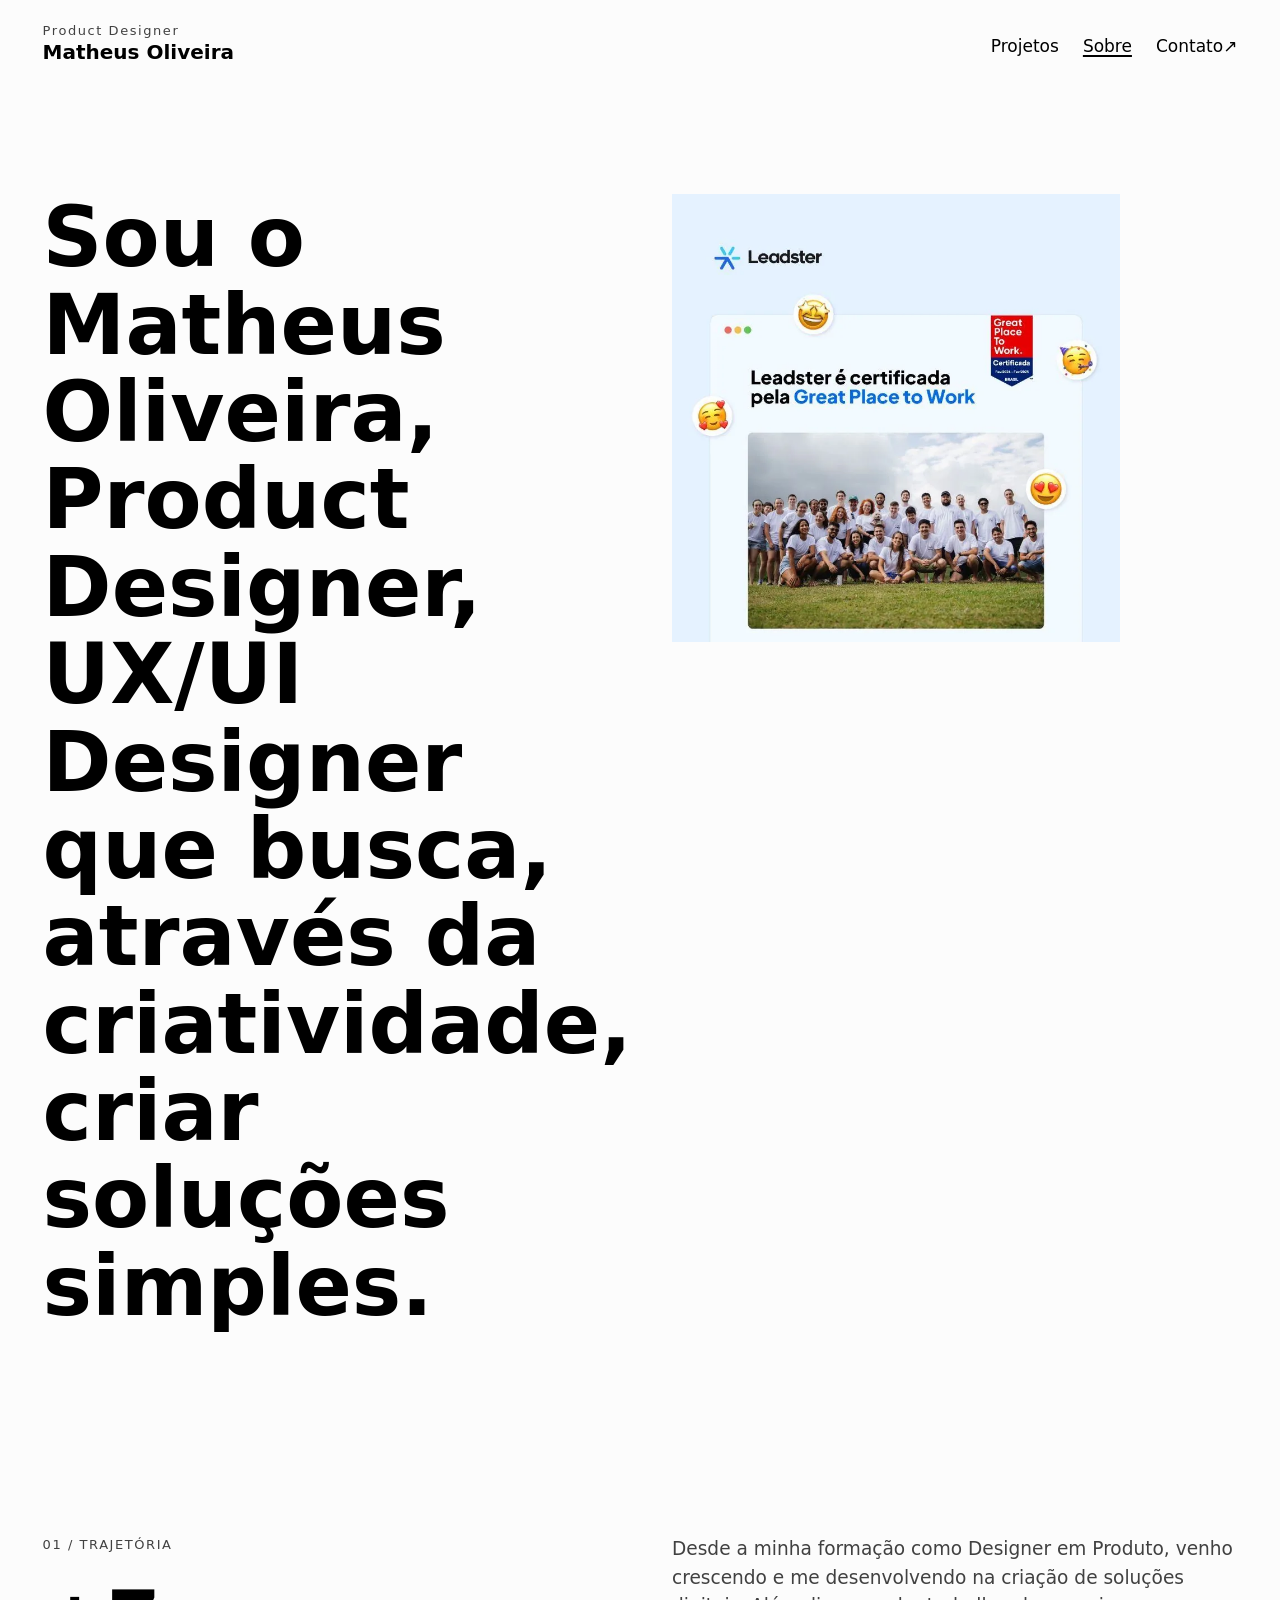
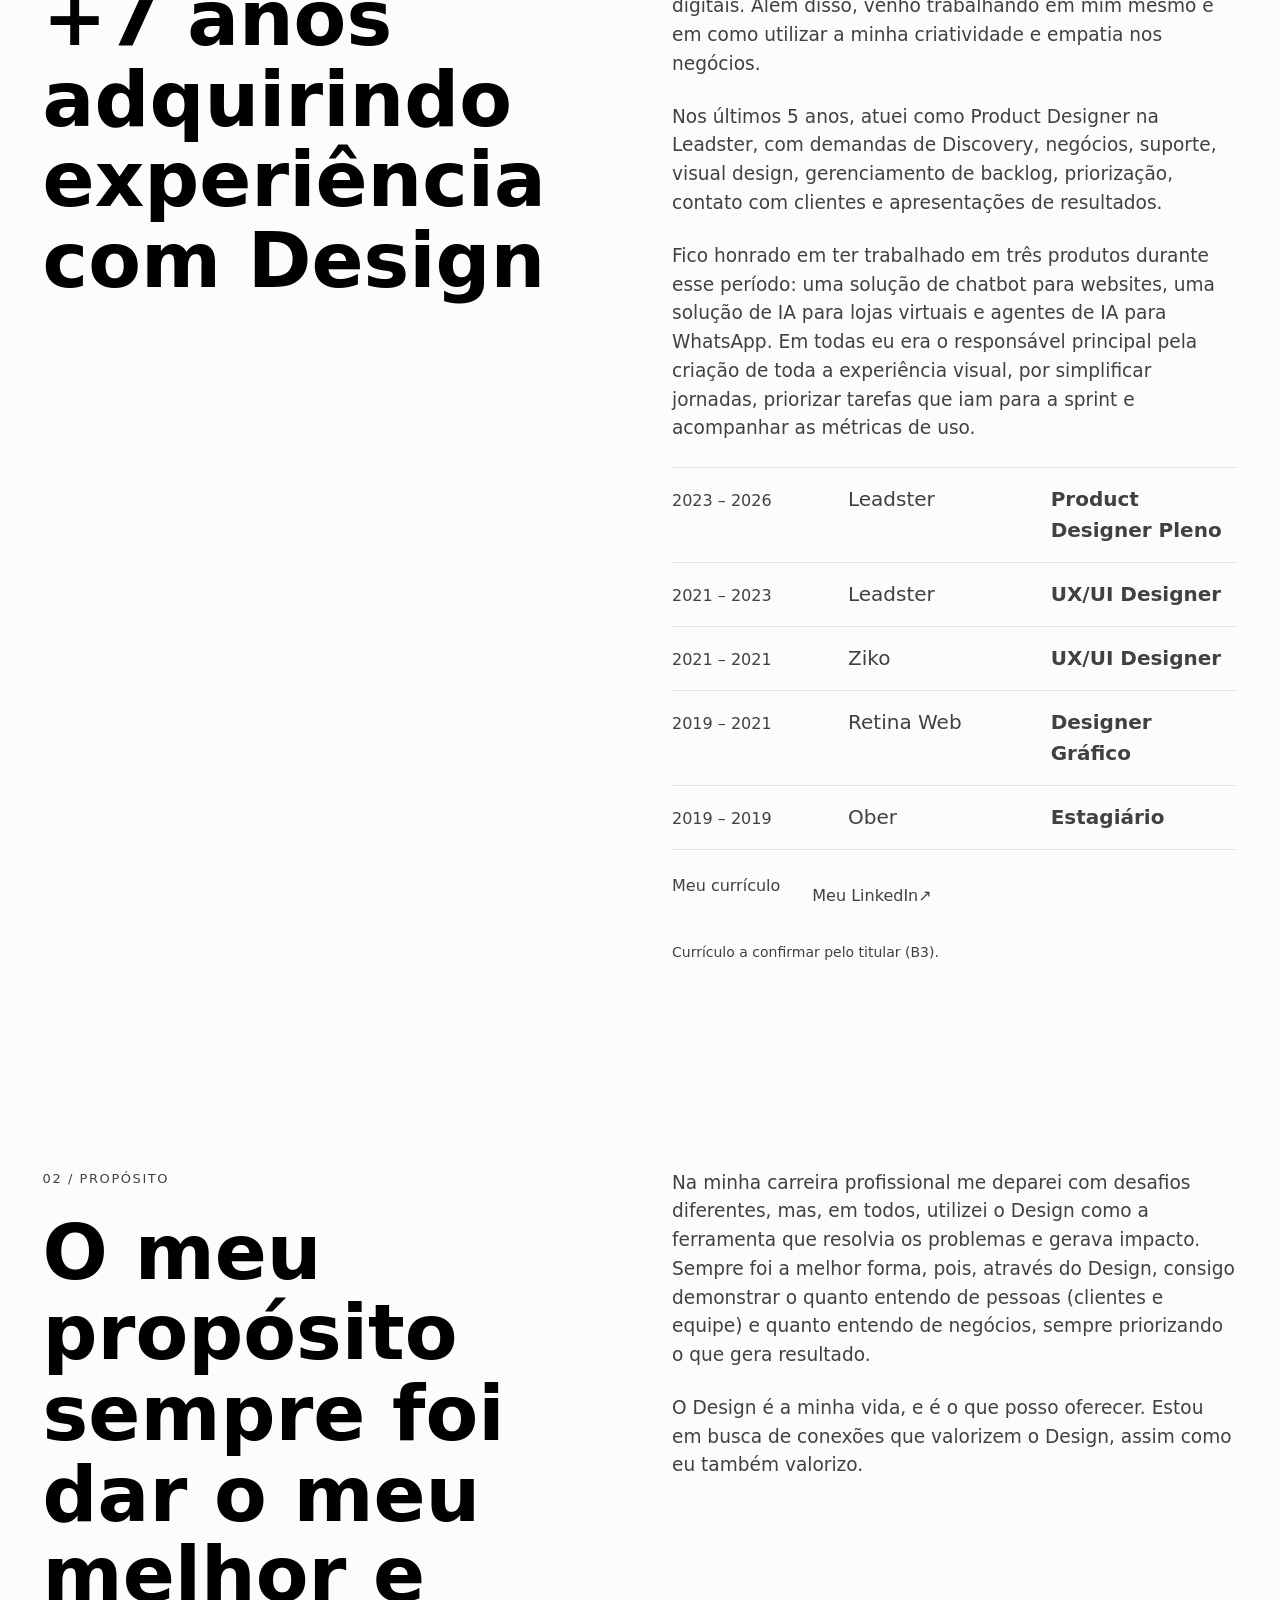
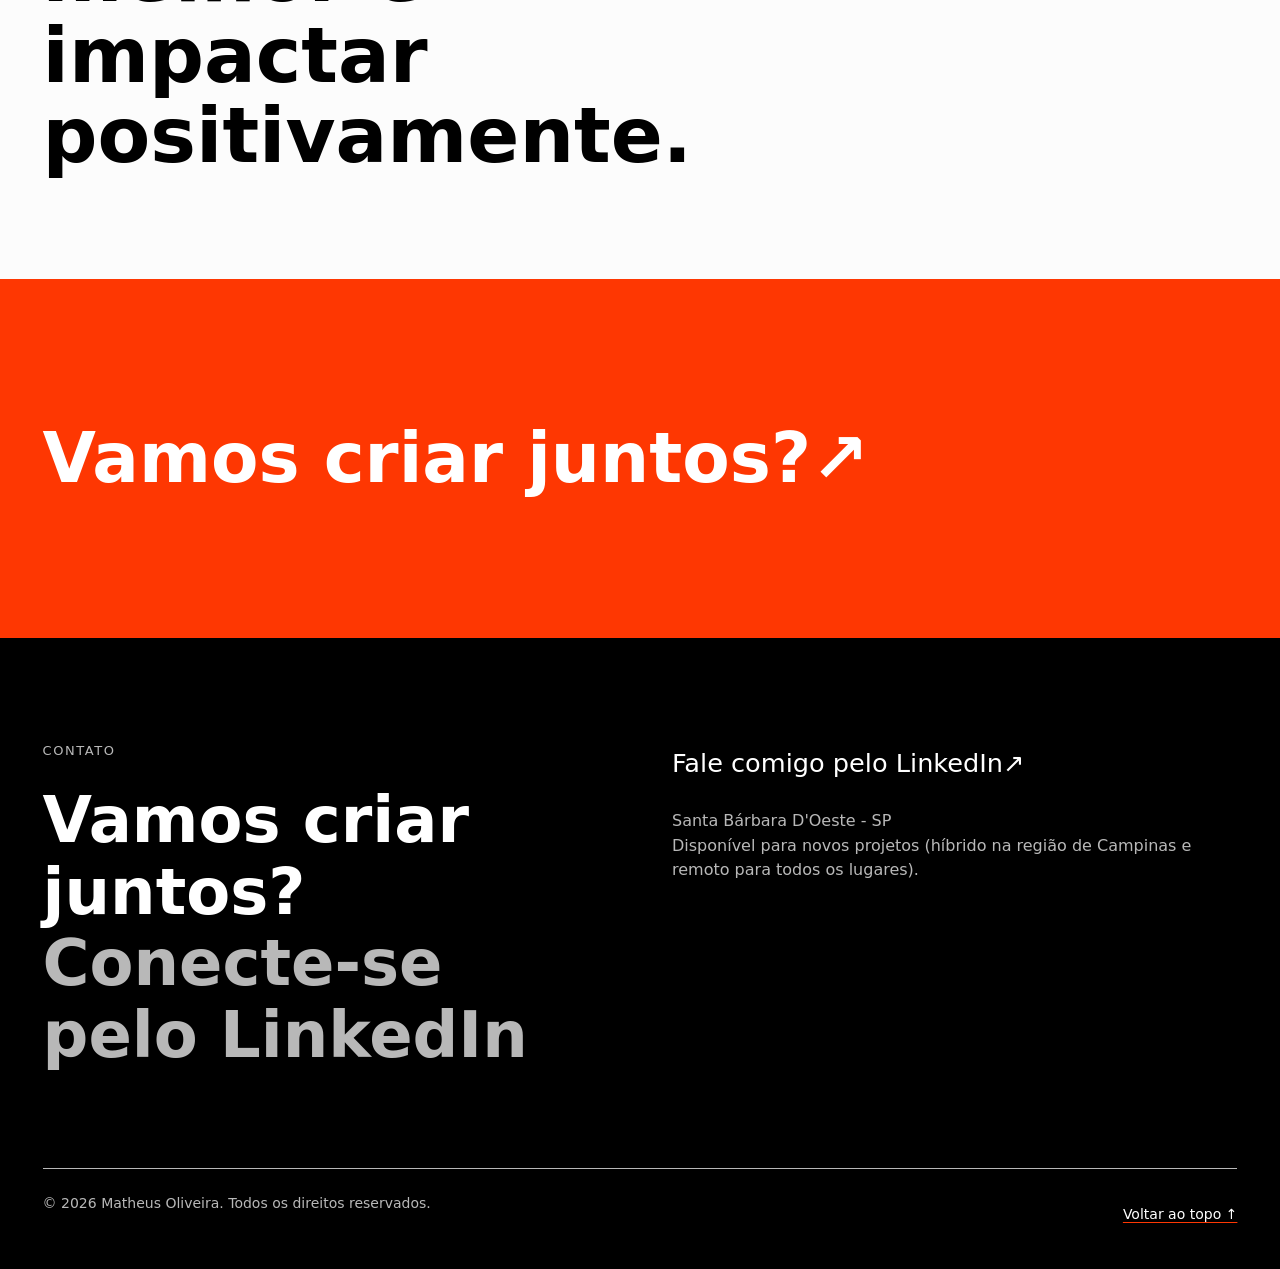
==== commit f3d505da: "fix(site): alinha header, hero e retrato ao Figma" ====
--- a/sobre/index.html
+++ b/sobre/index.html
@@ -22,8 +22,8 @@
   <header class="site-header">
     <div class="site-header__inner">
       <a class="brand" href="../index.html" aria-label="Matheus Oliveira — página inicial">
+        <span class="brand__role">Product Designer</span>
         <span class="brand__name">Matheus Oliveira</span>
-        <span class="brand__role">Product Designer</span>
       </a>
       <button class="nav-toggle" type="button" data-nav-toggle aria-controls="site-nav" aria-expanded="false">
         Menu <span aria-hidden="true">☰</span>
--- a/css/layout.css
+++ b/css/layout.css
@@ -32,12 +32,11 @@
 }
 
 .brand__role {
-  margin-top: var(--space-1);
+  margin-bottom: var(--space-1);
   color: var(--color-text-secondary);
   font-size: var(--font-size-label);
   font-weight: var(--font-weight-regular);
   letter-spacing: var(--tracking-label);
-  text-transform: uppercase;
 }
 
 .nav-toggle {
@@ -111,6 +110,11 @@
   padding: var(--band-space) var(--page-gutter);
   background: var(--color-action-primary);
   color: var(--color-text-inverse);
+}
+
+.cta-band:hover,
+.cta-band:focus-within {
+  background-color: var(--color-action-hover);
 }
 
 .cta-band__title {
--- a/css/components.css
+++ b/css/components.css
@@ -15,6 +15,15 @@
 .hero__title {
   font-size: var(--font-size-hero);
   max-width: 26ch;
+}
+
+.hero__title-line {
+  display: block;
+  color: var(--color-text-muted);
+}
+
+.hero__title-highlight {
+  color: var(--color-text-primary);
 }
 
 .hero__intro,
@@ -40,6 +49,10 @@
   text-decoration: underline;
 }
 
+.hero > .hero__link {
+  justify-self: end;
+}
+
 .section-heading {
   font-size: var(--font-size-section);
   max-width: 20ch;
@@ -176,7 +189,7 @@
 .case-section__body li::before {
   position: absolute;
   left: 0;
-  color: var(--color-text-muted);
+  color: var(--color-text-secondary);
   content: "—";
 }
 
